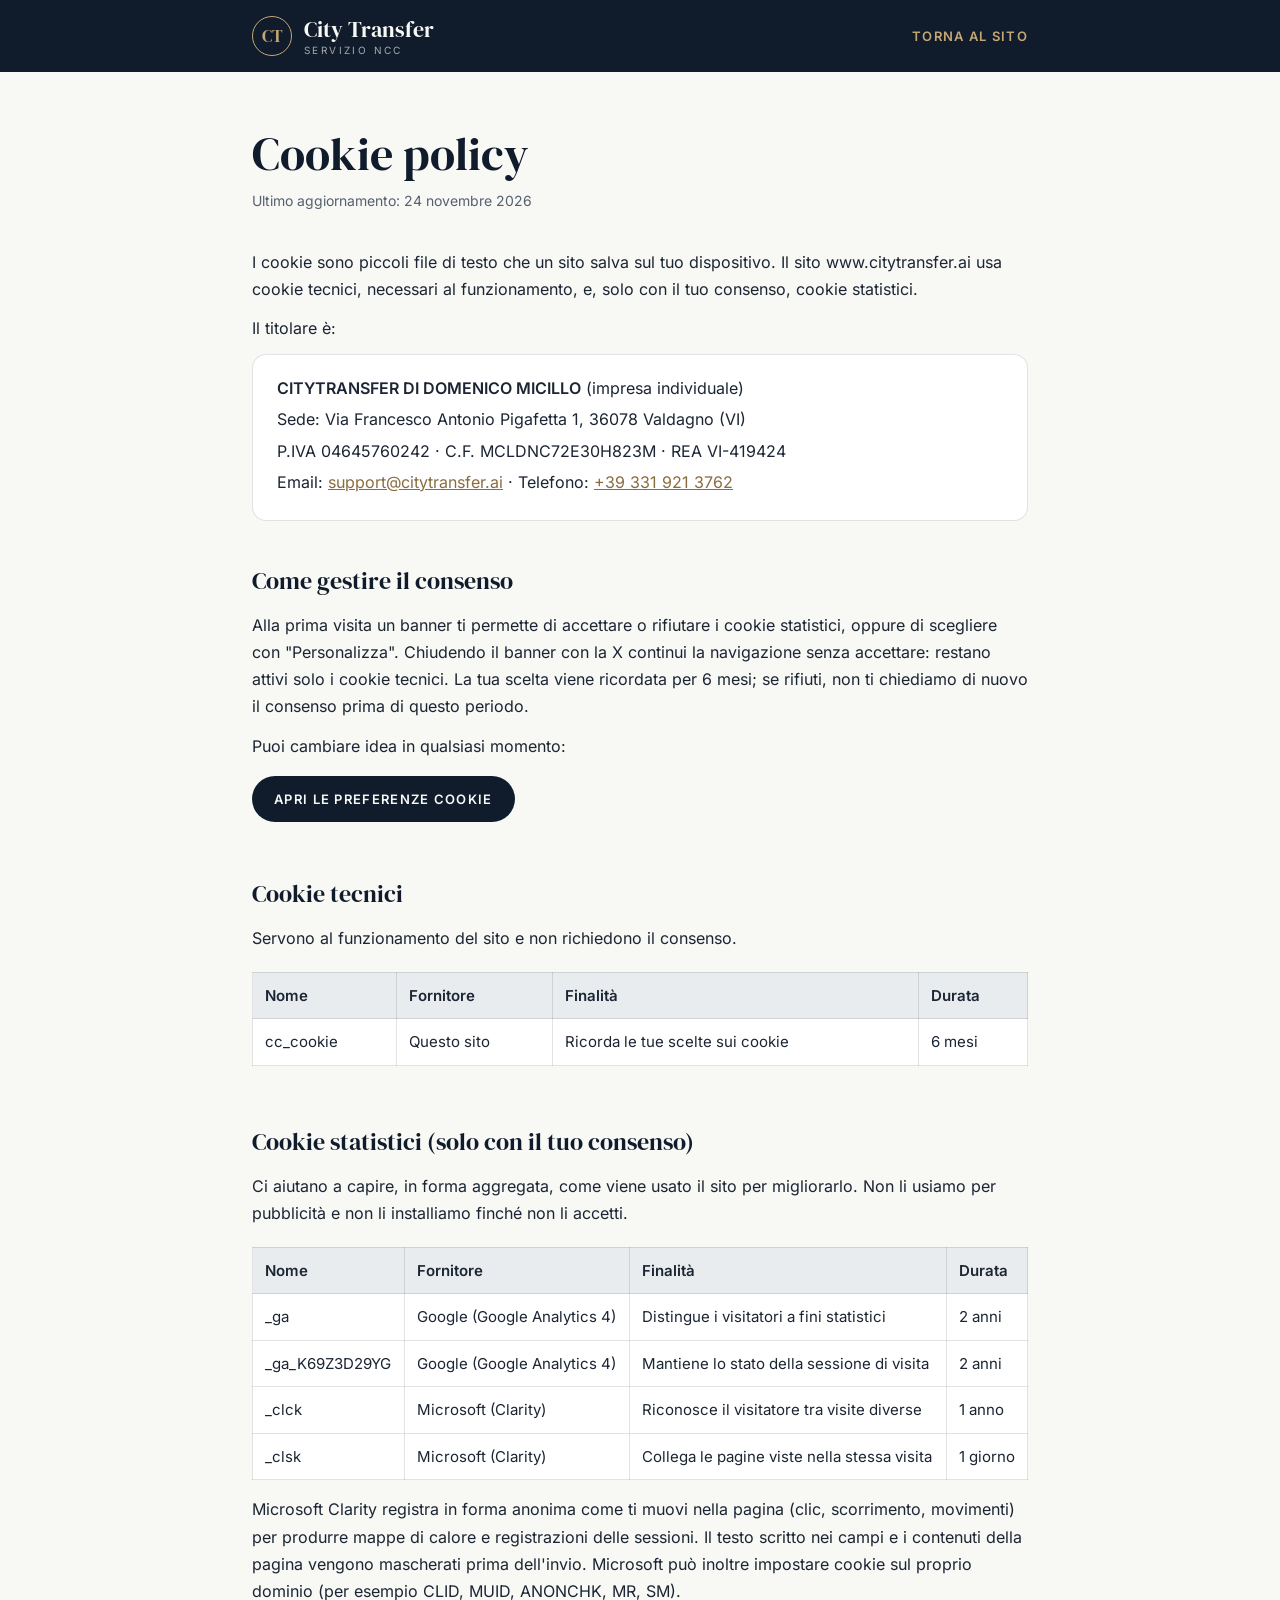
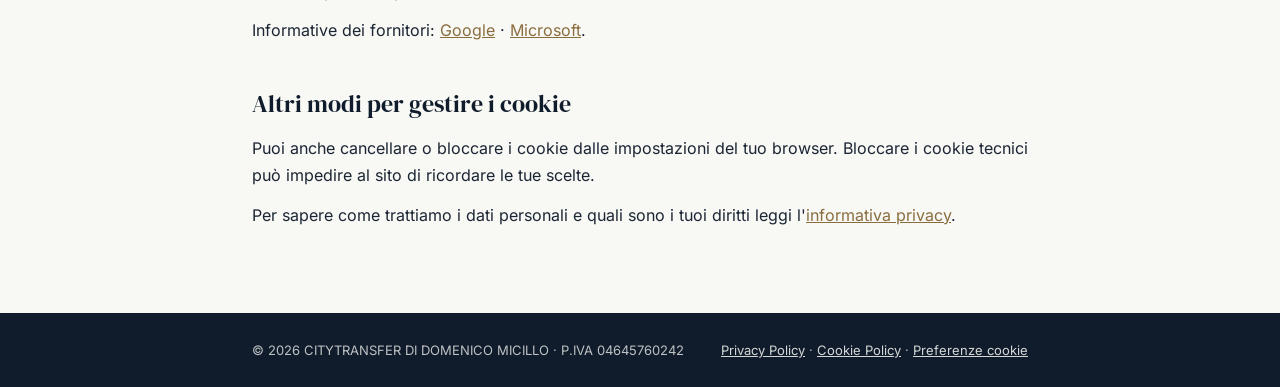
==== cookie-policy.html @ ab1c89a0 "Banner cookie, GA4, Clarity, Search Console, privacy e cookie policy, font locali, favicon, link soc" ====
<!DOCTYPE html>
<!-- Modello meravigliä Lab: testo da far verificare a un legale o DPO. Ultimo aggiornamento: 24/11/2026 -->
<html lang="it">
<head>
  <meta charset="UTF-8">
  <meta name="viewport" content="width=device-width, initial-scale=1">
  <title>Cookie policy | City Transfer</title>
  <meta name="robots" content="noindex, follow">
  <link rel="icon" href="/favicon.ico" sizes="48x48">
  <link rel="icon" href="/favicon.svg" type="image/svg+xml">
  <link rel="apple-touch-icon" href="/apple-touch-icon.png">
  <link rel="stylesheet" href="/site-base.css">
  <link rel="stylesheet" href="/vendor/cookieconsent.css">
  <style>
    :root{--notte:#101C2C;--bianco:#F8F8F5;--oro:#C5A675;--oro-scuro:#8A6D3F;--testo:#1B2533;--muted:#55606E;--linea:rgba(16,28,44,.12)}
    *{box-sizing:border-box}
    body{margin:0;font-family:'Inter',system-ui,-apple-system,'Segoe UI',Roboto,sans-serif;font-size:16px;line-height:1.7;color:var(--testo);background:var(--bianco)}
    a{color:var(--oro-scuro)}
    .top{background:var(--notte);padding:16px 0}
    .wrap{max-width:820px;margin:0 auto;padding:0 22px}
    .top .wrap{display:flex;align-items:center;justify-content:space-between;gap:16px}
    .logo{display:flex;align-items:center;gap:12px;text-decoration:none;color:var(--bianco)}
    .logo-mark{width:40px;height:40px;border:1px solid var(--oro);border-radius:50%;display:grid;place-items:center;font-family:'DM Serif Display',Georgia,serif;color:var(--oro);font-size:17px}
    .logo-text{font-family:'DM Serif Display',Georgia,serif;font-size:22px;line-height:1}
    .logo-text small{display:block;font-family:'Inter',sans-serif;font-size:10px;letter-spacing:.24em;text-transform:uppercase;color:rgba(248,248,245,.65);margin-top:5px}
    .back{color:var(--oro);text-decoration:none;font-size:13px;letter-spacing:.1em;text-transform:uppercase;font-weight:600}
    main{padding:56px 0 72px}
    h1{font-family:'DM Serif Display',Georgia,serif;font-weight:400;font-size:clamp(32px,6vw,46px);line-height:1.15;margin:0 0 8px;color:var(--notte)}
    .agg{color:var(--muted);font-size:14px;margin:0 0 36px}
    h2{font-family:'DM Serif Display',Georgia,serif;font-weight:400;font-size:24px;color:var(--notte);margin:40px 0 10px}
    p,li{margin:0 0 12px}
    ul{padding-left:20px}
    .scheda{background:#fff;border:1px solid var(--linea);border-radius:14px;padding:20px 24px;margin:0 0 12px}
    .scheda p{margin:0 0 4px}
    .tab{overflow-x:auto}
    table{width:100%;border-collapse:collapse;font-size:15px;margin:8px 0 16px;background:#fff}
    th,td{text-align:left;vertical-align:top;padding:10px 12px;border:1px solid var(--linea)}
    th{background:#E9ECEF;font-weight:600}
    .btn-pref{display:inline-block;margin:4px 0 12px;padding:12px 22px;border-radius:999px;background:var(--notte);color:var(--bianco);text-decoration:none;font-size:13px;font-weight:600;letter-spacing:.1em;text-transform:uppercase}
    footer{background:var(--notte);color:rgba(248,248,245,.75);font-size:13px;padding:26px 0}
    footer a{color:rgba(248,248,245,.85)}
    footer .wrap{display:flex;flex-wrap:wrap;gap:8px 20px;justify-content:space-between}
  </style>
</head>
<body>
<header class="top">
  <div class="wrap">
    <a href="/" class="logo" aria-label="City Transfer, torna alla home">
      <span class="logo-mark">CT</span>
      <span class="logo-text">City Transfer<small>Servizio NCC</small></span>
    </a>
    <a href="/" class="back">Torna al sito</a>
  </div>
</header>
<main>
  <div class="wrap">
    <h1>Cookie policy</h1>
    <p class="agg">Ultimo aggiornamento: 24 novembre 2026</p>

    <p>I cookie sono piccoli file di testo che un sito salva sul tuo dispositivo. Il sito www.citytransfer.ai usa cookie tecnici, necessari al funzionamento, e, solo con il tuo consenso, cookie statistici.</p>
    <p>Il titolare è:</p>
    <div class="scheda">
      <p><strong>CITYTRANSFER DI DOMENICO MICILLO</strong> (impresa individuale)</p>
      <p>Sede: Via Francesco Antonio Pigafetta 1, 36078 Valdagno (VI)</p>
      <p>P.IVA 04645760242 · C.F. MCLDNC72E30H823M · REA VI-419424</p>
      <p>Email: <a href="mailto:support@citytransfer.ai">support@citytransfer.ai</a> · Telefono: <a href="tel:+393319213762">+39 331 921 3762</a></p>
    </div>

    <h2>Come gestire il consenso</h2>
    <p>Alla prima visita un banner ti permette di accettare o rifiutare i cookie statistici, oppure di scegliere con "Personalizza". Chiudendo il banner con la X continui la navigazione senza accettare: restano attivi solo i cookie tecnici. La tua scelta viene ricordata per 6 mesi; se rifiuti, non ti chiediamo di nuovo il consenso prima di questo periodo.</p>
    <p>Puoi cambiare idea in qualsiasi momento:</p>
    <p><a href="#" class="btn-pref" data-cc="show-preferencesModal">Apri le preferenze cookie</a></p>

    <h2>Cookie tecnici</h2>
    <p>Servono al funzionamento del sito e non richiedono il consenso.</p>
    <div class="tab"><table>
      <tr><th>Nome</th><th>Fornitore</th><th>Finalità</th><th>Durata</th></tr>
      <tr><td>cc_cookie</td><td>Questo sito</td><td>Ricorda le tue scelte sui cookie</td><td>6 mesi</td></tr>
    </table></div>

    <h2>Cookie statistici (solo con il tuo consenso)</h2>
    <p>Ci aiutano a capire, in forma aggregata, come viene usato il sito per migliorarlo. Non li usiamo per pubblicità e non li installiamo finché non li accetti.</p>
    <div class="tab"><table>
      <tr><th>Nome</th><th>Fornitore</th><th>Finalità</th><th>Durata</th></tr>
      <tr><td>_ga</td><td>Google (Google Analytics 4)</td><td>Distingue i visitatori a fini statistici</td><td>2 anni</td></tr>
      <tr><td>_ga_K69Z3D29YG</td><td>Google (Google Analytics 4)</td><td>Mantiene lo stato della sessione di visita</td><td>2 anni</td></tr>
      <tr><td>_clck</td><td>Microsoft (Clarity)</td><td>Riconosce il visitatore tra visite diverse</td><td>1 anno</td></tr>
      <tr><td>_clsk</td><td>Microsoft (Clarity)</td><td>Collega le pagine viste nella stessa visita</td><td>1 giorno</td></tr>
    </table></div>
    <p>Microsoft Clarity registra in forma anonima come ti muovi nella pagina (clic, scorrimento, movimenti) per produrre mappe di calore e registrazioni delle sessioni. Il testo scritto nei campi e i contenuti della pagina vengono mascherati prima dell'invio. Microsoft può inoltre impostare cookie sul proprio dominio (per esempio CLID, MUID, ANONCHK, MR, SM).</p>
    <p>Informative dei fornitori: <a href="https://policies.google.com/privacy?hl=it" target="_blank" rel="noopener">Google</a> · <a href="https://privacy.microsoft.com/it-it/privacystatement" target="_blank" rel="noopener">Microsoft</a>.</p>

    <h2>Altri modi per gestire i cookie</h2>
    <p>Puoi anche cancellare o bloccare i cookie dalle impostazioni del tuo browser. Bloccare i cookie tecnici può impedire al sito di ricordare le tue scelte.</p>

    <p>Per sapere come trattiamo i dati personali e quali sono i tuoi diritti leggi l'<a href="/privacy.html">informativa privacy</a>.</p>
  </div>
</main>
<footer>
  <div class="wrap">
    <span>© 2026 CITYTRANSFER DI DOMENICO MICILLO · P.IVA 04645760242</span>
    <span><a href="/privacy.html">Privacy Policy</a> · <a href="/cookie-policy.html">Cookie Policy</a> · <a href="#" data-cc="show-preferencesModal">Preferenze cookie</a></span>
  </div>
</footer>
<script src="/vendor/cookieconsent.umd.js"></script>
<script src="/consent.js"></script>
</body>
</html>
---- site-base.css ----
/* Font ospitati sul sito (nessuna chiamata a Google Fonts) */
@font-face{font-family:'DM Serif Display';font-style:normal;font-weight:400;font-display:swap;src:url('/fonts/dm-serif-display-latin-400-normal.woff2') format('woff2')}
@font-face{font-family:'DM Serif Display';font-style:italic;font-weight:400;font-display:swap;src:url('/fonts/dm-serif-display-latin-400-italic.woff2') format('woff2')}
@font-face{font-family:'Inter';font-style:normal;font-weight:400;font-display:swap;src:url('/fonts/inter-latin-400-normal.woff2') format('woff2')}
@font-face{font-family:'Inter';font-style:normal;font-weight:500;font-display:swap;src:url('/fonts/inter-latin-500-normal.woff2') format('woff2')}
@font-face{font-family:'Inter';font-style:normal;font-weight:600;font-display:swap;src:url('/fonts/inter-latin-600-normal.woff2') format('woff2')}

/* Banner cookie nei colori del sito */
#cc-main{
  --cc-font-family:'Inter',system-ui,-apple-system,'Segoe UI',Roboto,sans-serif;
  --cc-modal-border-radius:14px;
  --cc-btn-border-radius:999px;
  --cc-bg:#101C2C;
  --cc-primary-color:#F8F8F5;
  --cc-secondary-color:rgba(248,248,245,.78);
  --cc-btn-primary-bg:#C5A675;
  --cc-btn-primary-color:#101C2C;
  --cc-btn-primary-border-color:#C5A675;
  --cc-btn-primary-hover-bg:#d4b98c;
  --cc-btn-primary-hover-color:#101C2C;
  --cc-btn-primary-hover-border-color:#d4b98c;
  --cc-btn-secondary-bg:#24465A;
  --cc-btn-secondary-color:#F8F8F5;
  --cc-btn-secondary-border-color:#24465A;
  --cc-btn-secondary-hover-bg:#2d5870;
  --cc-btn-secondary-hover-color:#F8F8F5;
  --cc-btn-secondary-hover-border-color:#2d5870;
  --cc-separator-border-color:rgba(248,248,245,.12);
  --cc-toggle-on-bg:#C5A675;
  --cc-toggle-off-bg:#55606E;
  --cc-toggle-on-knob-bg:#101C2C;
  --cc-toggle-off-knob-bg:#F8F8F5;
  --cc-toggle-readonly-bg:#24465A;
  --cc-toggle-readonly-knob-bg:#F8F8F5;
  --cc-cookie-category-block-bg:#0B1420;
  --cc-cookie-category-block-border:#24465A;
  --cc-cookie-category-block-hover-bg:#132235;
  --cc-cookie-category-block-hover-border:#24465A;
  --cc-cookie-category-expanded-block-bg:#0B1420;
  --cc-cookie-category-expanded-block-hover-bg:#132235;
  --cc-overlay-bg:rgba(11,20,32,.7);
  --cc-footer-bg:#0B1420;
  --cc-footer-color:rgba(248,248,245,.7);
  --cc-footer-border-color:rgba(248,248,245,.12);
  --cc-link-color:#C5A675;
}
#cc-main .cm__title,#cc-main .pm__title{font-family:'DM Serif Display',Georgia,serif;font-weight:400;font-size:1.35em}
#cc-main .cm__btn,#cc-main .pm__btn{text-transform:uppercase;letter-spacing:.1em;font-size:.78rem}
---- vendor/cookieconsent.css ----
#cc-main{background:transparent;color:var(--cc-primary-color);font-family:var(--cc-font-family);font-size:16px;font-weight:400;-webkit-font-smoothing:antialiased;-moz-osx-font-smoothing:grayscale;text-rendering:optimizeLegibility;position:relative;line-height:1.15;-webkit-text-size-adjust:100%;z-index:var(--cc-z-index);position:fixed}#cc-main :after,#cc-main :before,#cc-main a,#cc-main button,#cc-main div,#cc-main h2,#cc-main input,#cc-main label,#cc-main p,#cc-main span{all:unset;box-sizing:border-box}#cc-main .pm__badge,#cc-main button{all:initial;box-sizing:border-box;color:unset;visibility:unset}#cc-main .pm__badge,#cc-main a,#cc-main button,#cc-main input{font-family:inherit;font-size:100%;line-height:normal;margin:0;outline:revert;outline-offset:2px;cursor:pointer;overflow:hidden;-webkit-appearance:none;appearance:none}#cc-main svg{display:block;width:auto;height:auto;overflow:hidden;fill:none;width:100%}#cc-main path{fill:inherit;stroke:inherit;stroke-width:inherit}#cc-main caption,#cc-main table,#cc-main tbody,#cc-main td,#cc-main th,#cc-main thead,#cc-main tr{all:revert;font-family:inherit;font-weight:inherit;color:inherit;font-size:inherit}:host,:root{--cc-font-family:-apple-system,BlinkMacSystemFont,"Segoe UI",Roboto,Helvetica,Arial,sans-serif,"Apple Color Emoji","Segoe UI Emoji","Segoe UI Symbol";--cc-modal-border-radius:.5rem;--cc-btn-border-radius:.4rem;--cc-modal-transition-duration:.25s;--cc-link-color:var(--cc-btn-primary-bg);--cc-modal-margin:1rem;--cc-z-index:2147483647;--cc-bg:#fff;--cc-primary-color:#2c2f31;--cc-secondary-color:#5e6266;--cc-btn-primary-bg:#30363c;--cc-btn-primary-color:#fff;--cc-btn-primary-border-color:var(--cc-btn-primary-bg);--cc-btn-primary-hover-bg:#000;--cc-btn-primary-hover-color:#fff;--cc-btn-primary-hover-border-color:var(--cc-btn-primary-hover-bg);--cc-btn-secondary-bg:#eaeff2;--cc-btn-secondary-color:var(--cc-primary-color);--cc-btn-secondary-border-color:var(--cc-btn-secondary-bg);--cc-btn-secondary-hover-bg:#d4dae0;--cc-btn-secondary-hover-color:#000;--cc-btn-secondary-hover-border-color:#d4dae0;--cc-separator-border-color:#f0f4f7;--cc-toggle-on-bg:var(--cc-btn-primary-bg);--cc-toggle-off-bg:#667481;--cc-toggle-on-knob-bg:#fff;--cc-toggle-off-knob-bg:var(--cc-toggle-on-knob-bg);--cc-toggle-enabled-icon-color:var(--cc-bg);--cc-toggle-disabled-icon-color:var(--cc-bg);--cc-toggle-readonly-bg:#d5dee2;--cc-toggle-readonly-knob-bg:#fff;--cc-toggle-readonly-knob-icon-color:var(--cc-toggle-readonly-bg);--cc-section-category-border:var(--cc-cookie-category-block-bg);--cc-cookie-category-block-bg:#f0f4f7;--cc-cookie-category-block-border:#f0f4f7;--cc-cookie-category-block-hover-bg:#e9eff4;--cc-cookie-category-block-hover-border:#e9eff4;--cc-cookie-category-expanded-block-bg:transparent;--cc-cookie-category-expanded-block-hover-bg:#dee4e9;--cc-overlay-bg:rgba(0,0,0,.65);--cc-webkit-scrollbar-bg:var(--cc-section-category-border);--cc-webkit-scrollbar-hover-bg:var(--cc-btn-primary-hover-bg);--cc-footer-bg:var(--cc-btn-secondary-bg);--cc-footer-color:var(--cc-secondary-color);--cc-footer-border-color:#e4eaed;--cc-pm-toggle-border-radius:4em}#cc-main.cc--rtl{direction:rtl}#cc-main .cm__title,#cc-main a,#cc-main b,#cc-main em,#cc-main strong{font-weight:600}#cc-main button>span{pointer-events:none}#cc-main .cc__link,#cc-main a{font-weight:600;position:relative;background-image:linear-gradient(currentColor,currentColor);background-position:0 100%;background-repeat:no-repeat;background-size:0 1px;transition:background-size .25s,color .25s}#cc-main .cc__link:hover,#cc-main a:hover{color:var(--cc-primary-color);background-size:100% 1px}#cc-main .cc__link{color:var(--cc-link-color)}#cc-main .cm__desc,#cc-main .pm__body{scrollbar-width:thin;overscroll-behavior:auto contain}@media screen and (min-width:640px){#cc-main ::-webkit-scrollbar,#cc-main ::-webkit-scrollbar-thumb,#cc-main ::-webkit-scrollbar-track{all:revert}#cc-main ::-webkit-scrollbar-thumb{border:.25rem solid var(--cc-bg);-webkit-background-clip:padding-box;background-clip:padding-box;border-radius:1rem;background:var(--cc-toggle-readonly-bg)}#cc-main ::-webkit-scrollbar-thumb:hover{background:var(--cc-toggle-off-bg)}#cc-main ::-webkit-scrollbar{background:transparent;width:12px}}html.disable--interaction.show--consent,html.disable--interaction.show--consent body{height:auto!important;overflow:hidden!important}@media(prefers-reduced-motion){#cc-main{--cc-modal-transition-duration:0s}}.cc--darkmode{--cc-bg:#161a1c;--cc-primary-color:#ebf3f6;--cc-secondary-color:#aebbc5;--cc-btn-primary-bg:#c2d0e0;--cc-btn-primary-color:var(--cc-bg);--cc-btn-primary-border-color:var(--cc-btn-primary-bg);--cc-btn-primary-hover-bg:#98a7b6;--cc-btn-primary-hover-color:#000;--cc-btn-primary-hover-border-color:var(--cc-btn-primary-hover-bg);--cc-btn-secondary-bg:#242c31;--cc-btn-secondary-color:var(--cc-primary-color);--cc-btn-secondary-border-color:var(--cc-btn-secondary-bg);--cc-btn-secondary-hover-bg:#353d43;--cc-btn-secondary-hover-color:#fff;--cc-btn-secondary-hover-border-color:var(--cc-btn-secondary-hover-bg);--cc-separator-border-color:#222a30;--cc-toggle-on-bg:var(--cc-btn-primary-bg);--cc-toggle-off-bg:#525f6b;--cc-toggle-on-knob-bg:var(--cc-btn-primary-color);--cc-toggle-off-knob-bg:var(--cc-btn-primary-color);--cc-toggle-enabled-icon-color:var(--cc-btn-primary-color);--cc-toggle-disabled-icon-color:var(--cc-btn-primary-color);--cc-toggle-readonly-bg:#343e45;--cc-toggle-readonly-knob-bg:#5f6b72;--cc-toggle-readonly-knob-icon-color:var(--cc-toggle-readonly-bg);--cc-section-category-border:#1e2428;--cc-cookie-category-block-bg:#1e2428;--cc-cookie-category-block-border:var(--cc-section-category-border);--cc-cookie-category-block-hover-bg:#242c31;--cc-cookie-category-block-hover-border:#232a2f;--cc-cookie-category-expanded-block-bg:transparent;--cc-cookie-category-expanded-block-hover-bg:var(--cc-toggle-readonly-bg);--cc-overlay-bg:rgba(0,0,0,.65);--cc-webkit-scrollbar-bg:var(--cc-section-category-border);--cc-webkit-scrollbar-hover-bg:var(--cc-btn-primary-hover-bg);--cc-footer-bg:#0c0e0f;--cc-footer-color:var(--cc-secondary-color);--cc-footer-border-color:#060809}.cc--darkmode #cc-main{color-scheme:dark}#cc-main .cm{position:fixed;max-width:24rem;display:flex;flex-direction:column;background:var(--cc-bg);border-radius:var(--cc-modal-border-radius);z-index:1;overflow:hidden;box-shadow:0 .625em 1.875em rgba(0,0,2,.3);visibility:hidden;opacity:0;transform:translateY(1.6em)}#cc-main .cm--top{top:var(--cc-modal-margin)}#cc-main .cm--middle{top:50%;transform:translateY(calc(-50% + 1.6em))}#cc-main .cm--bottom{bottom:var(--cc-modal-margin)}#cc-main .cm--center{left:var(--cc-modal-margin);right:var(--cc-modal-margin);margin:0 auto;width:unset}#cc-main .cm--left{left:var(--cc-modal-margin);margin-right:var(--cc-modal-margin)}#cc-main .cm--right{right:var(--cc-modal-margin);margin-left:var(--cc-modal-margin)}#cc-main .cm__body{position:relative;display:flex;flex-direction:column;justify-content:space-between}#cc-main .cm__btns,#cc-main .cm__links{width:unset;padding:1rem 1.3rem}#cc-main .cm__texts{display:flex;flex-direction:column;justify-content:center;flex:1;padding:1rem 0 0}#cc-main .cm__desc,#cc-main .cm__title{padding:0 1.3rem}#cc-main .cm__title{font-size:1.05em}#cc-main .cm__title+.cm__desc{margin-top:1.1em}#cc-main .cm__desc{color:var(--cc-secondary-color);line-height:1.5;font-size:.9em;max-height:40vh;overflow-x:visible;overflow-y:auto;padding-bottom:1em}#cc-main .cm__btns{display:flex;flex-direction:column;justify-content:center;border-top:1px solid var(--cc-separator-border-color)}#cc-main .cm__btn-group{display:grid;grid-auto-columns:minmax(0,1fr)}#cc-main .cm__btn+.cm__btn,#cc-main .cm__btn-group+.cm__btn-group{margin-top:.375rem}#cc-main .cm--flip .cm__btn+.cm__btn,#cc-main .cm--flip .cm__btn-group+.cm__btn-group{margin-top:0;margin-bottom:.375rem}#cc-main .cm--inline .cm__btn+.cm__btn{margin-top:0;margin-left:.375rem}#cc-main .cm--inline.cm--flip .cm__btn+.cm__btn{margin-bottom:0;margin-left:0;margin-right:.375rem}#cc-main .cm--inline.cm--flip .cm__btn-group+.cm__btn-group{margin-right:0;margin-bottom:.375rem}#cc-main .cm--wide .cm__btn+.cm__btn,#cc-main .cm--wide .cm__btn-group+.cm__btn-group{margin-top:0;margin-left:.375rem}#cc-main .cm--wide.cm--flip .cm__btn+.cm__btn,#cc-main .cm--wide.cm--flip .cm__btn-group+.cm__btn-group{margin-bottom:0;margin-right:.375rem}#cc-main .cm--bar:not(.cm--inline) .cm__btn-group--uneven,#cc-main .cm--wide .cm__btn-group--uneven{display:flex;flex:1;justify-content:space-between}#cc-main .cm--bar:not(.cm--inline).cm--flip .cm__btn-group--uneven,#cc-main .cm--wide.cm--flip .cm__btn-group--uneven{flex-direction:row-reverse}#cc-main .cm__btn{color:var(--cc-btn-primary-color);background:var(--cc-btn-primary-bg);border:1px solid var(--cc-btn-primary-border-color);text-align:center;font-weight:600;font-size:.82em;min-height:42px;padding:.5em 1em;border-radius:var(--cc-btn-border-radius)}#cc-main .cm__btn:hover{color:var(--cc-btn-primary-hover-color);background:var(--cc-btn-primary-hover-bg);border-color:var(--cc-btn-primary-hover-border-color)}#cc-main .cm__btn--secondary{color:var(--cc-btn-secondary-color);background:var(--cc-btn-secondary-bg);border-color:var(--cc-btn-secondary-border-color)}#cc-main .cm__btn--secondary:hover{color:var(--cc-btn-secondary-hover-color);background:var(--cc-btn-secondary-hover-bg);border-color:var(--cc-btn-secondary-hover-border-color)}#cc-main .cm__btn--close{display:none;position:absolute;right:0;top:0;width:42px;height:42px;border-radius:0;border-bottom-left-radius:var(--cc-btn-border-radius);border-top:none;border-right:none;padding:0!important;min-width:auto!important;font-size:1em;overflow:hidden}#cc-main .cm__btn--close svg{stroke:var(--cc-btn-primary-color);transform:scale(.5);transition:stroke .15s}#cc-main .cm__btn--close:hover svg{stroke:var(--cc-btn-primary-hover-color)}#cc-main .cm__btn--close.cm__btn--secondary svg{stroke:var(--cc-btn-secondary-color)}#cc-main .cm__btn--close.cm__btn--secondary:hover svg{stroke:var(--cc-btn-secondary-hover-color)}#cc-main .cm__btn--close+.cm__texts .cm__title{padding-right:3rem}#cc-main .cm--bar .cm__btn-group,#cc-main .cm--box.cm--wide .cm__btn-group,#cc-main .cm--inline .cm__btn-group{grid-auto-flow:column}#cc-main .cm__footer{color:var(--cc-footer-color);background:var(--cc-footer-bg);border-top:1px solid var(--cc-footer-border-color);padding:.4em 0 .5em}#cc-main .cm__links{padding-top:0;padding-bottom:0;display:flex;flex-direction:row}#cc-main .cm__link-group{font-size:.8em;display:flex;flex-direction:row;width:100%}#cc-main .cm__link-group>*+*{margin-left:1.3rem}#cc-main .cm--flip .cm__btn:last-child{grid-row:1}#cc-main .cm--bar.cm--flip .cm__btn:last-child,#cc-main .cm--box.cm--wide.cm--flip .cm__btn:last-child,#cc-main .cm--inline.cm--flip .cm__btn:last-child{grid-column:1}#cc-main .cm--box .cm__btn--close{display:block}#cc-main .cm--box.cm--flip .cm__btns{flex-direction:column-reverse}#cc-main .cm--box.cm--wide{max-width:36em}#cc-main .cm--box.cm--wide .cm__btns{flex-direction:row;justify-content:space-between}#cc-main .cm--box.cm--wide .cm__btn{min-width:120px;padding-right:1.8em;padding-left:1.8em}#cc-main .cm--box.cm--wide.cm--flip .cm__btns{flex-direction:row-reverse}#cc-main .cm--cloud{width:unset;max-width:54em}#cc-main .cm--cloud .cm__body{flex-direction:row}#cc-main .cm--cloud .cm__texts{flex:1}#cc-main .cm--cloud .cm__desc{max-height:9.4em}#cc-main .cm--cloud .cm__btns{border-top:none;border-left:1px solid var(--cc-separator-border-color);max-width:23em}#cc-main .cm--cloud .cm__btn-group{flex-direction:column}#cc-main .cm--cloud .cm__btn{min-width:19em}#cc-main .cm--cloud.cm--flip .cm__btn-group,#cc-main .cm--cloud.cm--flip .cm__btns{flex-direction:column-reverse}#cc-main .cm--cloud.cm--inline .cm__btn-group{flex-direction:row}#cc-main .cm--cloud.cm--inline .cm__btn{min-width:10em}#cc-main .cm--cloud.cm--inline.cm--flip .cm__btn-group{flex-direction:row-reverse}#cc-main .cm--bar{max-width:unset;width:100vw;left:0;right:0;margin:0;transform:translateY(0);border-radius:0;opacity:1;--cc-modal-transition-duration:.35s}#cc-main .cm--bar.cm--top{top:0;transform:translateY(-100%)}#cc-main .cm--bar.cm--bottom{bottom:0;transform:translateY(100%)}#cc-main .cm--bar .cm__body,#cc-main .cm--bar .cm__links{max-width:55em;margin:0 auto;width:100%}#cc-main .cm--bar .cm__body{padding:.5em 0 .9em}#cc-main .cm--bar .cm__btns{border-top:none;flex-direction:row;justify-content:space-between}#cc-main .cm--bar:not(.cm--inline) .cm__btn+.cm__btn,#cc-main .cm--bar:not(.cm--inline) .cm__btn-group+.cm__btn-group{margin-top:0;margin-left:.375rem}#cc-main .cm--bar .cm__btn{min-width:120px;padding-right:2em;padding-left:2em}#cc-main .cm--bar.cm--flip:not(.cm--inline) .cm__btn+.cm__btn,#cc-main .cm--bar.cm--flip:not(.cm--inline) .cm__btn-group+.cm__btn-group{margin-bottom:0;margin-left:0;margin-right:.375rem}#cc-main .cm--bar.cm--flip .cm__btns{flex-direction:row-reverse}#cc-main .cm--bar.cm--inline .cm__body,#cc-main .cm--bar.cm--inline .cm__links{max-width:74em}#cc-main .cm--bar.cm--inline .cm__body{padding:0;flex-direction:row}#cc-main .cm--bar.cm--inline .cm__btns{flex-direction:column;justify-content:center;max-width:23em}#cc-main .cm--bar.cm--inline.cm--flip .cm__btns{flex-direction:column-reverse}#cc-main .cc--anim .cm,#cc-main .cc--anim.cm-wrapper:before{transition:opacity var(--cc-modal-transition-duration) ease,visibility var(--cc-modal-transition-duration) ease,transform var(--cc-modal-transition-duration) ease}#cc-main .cc--anim .cm__btn,#cc-main .cc--anim .cm__close{transition:background-color .15s,border-color .15s,color .15s}.disable--interaction #cc-main .cm-wrapper:before{content:"";opacity:0;visibility:hidden;position:fixed;left:0;right:0;top:0;bottom:0;z-index:0;background:var(--cc-overlay-bg)}.show--consent #cc-main .cc--anim .cm{opacity:1;visibility:visible!important;transform:translateY(0)}.show--consent #cc-main .cc--anim .cm--middle{transform:translateY(-50%)}.show--consent #cc-main .cc--anim .cm--bar{transform:translateY(0)}.show--consent #cc-main .cc--anim.cm-wrapper:before{opacity:1;visibility:visible}#cc-main.cc--rtl .cm__btn--close{right:unset;left:0;border-bottom-left-radius:unset;border-bottom-right-radius:var(--cc-btn-border-radius)}#cc-main.cc--rtl .cm__btn--close+.cm__texts .cm__title{padding-right:1.3rem;padding-left:3rem!important}#cc-main.cc--rtl .cm--inline .cm__btn+.cm__btn{margin-left:0;margin-right:.375rem}#cc-main.cc--rtl .cm--inline.cm--flip .cm__btn+.cm__btn{margin-left:.375rem;margin-right:0}#cc-main.cc--rtl .cm:not(.cm--inline).cm--bar .cm__btn+.cm__btn,#cc-main.cc--rtl .cm:not(.cm--inline).cm--bar .cm__btn-group+.cm__btn-group,#cc-main.cc--rtl .cm:not(.cm--inline).cm--wide .cm__btn+.cm__btn,#cc-main.cc--rtl .cm:not(.cm--inline).cm--wide .cm__btn-group+.cm__btn-group{margin-left:0;margin-right:.375rem}#cc-main.cc--rtl .cm:not(.cm--inline).cm--bar.cm--flip .cm__btn+.cm__btn,#cc-main.cc--rtl .cm:not(.cm--inline).cm--wide.cm--flip .cm__btn+.cm__btn{margin-left:.375rem;margin-right:0}#cc-main.cc--rtl .cm__link-group>*+*{margin-left:0;margin-right:1.3rem}@media screen and (max-width:640px){#cc-main{--cc-modal-margin:.5em}#cc-main .cm{max-width:none!important;width:auto!important}#cc-main .cm__body{flex-direction:column!important;padding:0!important}#cc-main .cm__btns,#cc-main .cm__desc,#cc-main .cm__links,#cc-main .cm__title{padding-left:1.1rem!important;padding-right:1.1rem!important}#cc-main .cm__btns{flex-direction:column!important;max-width:none!important;min-width:auto!important;border-left:none!important;border-top:1px solid var(--cc-separator-border-color)!important}#cc-main .cm__btn+.cm__btn,#cc-main .cm__btn-group+.cm__btn-group{margin:.375rem 0 0!important}#cc-main .cm--flip .cm__btn+.cm__btn,#cc-main .cm--flip .cm__btn-group+.cm__btn-group{margin-top:0!important;margin-bottom:.375rem!important}#cc-main .cm__btn-group{display:flex!important;flex-direction:column!important;min-width:auto!important}#cc-main .cm__btn{flex:auto!important}#cc-main .cm__link-group{justify-content:center!important}#cc-main .cm--flip .cm__btn-group,#cc-main .cm--flip .cm__btns{flex-direction:column-reverse!important}}#cc-main .pm-wrapper{position:relative;z-index:2}#cc-main .pm{position:fixed;display:flex;width:100%;width:unset;background:var(--cc-bg);flex-direction:column;border-radius:var(--cc-modal-border-radius);opacity:0;visibility:hidden;overflow:hidden;z-index:1;box-shadow:0 .625em 1.875em rgba(0,0,2,.3)}#cc-main .pm__body,#cc-main .pm__footer,#cc-main .pm__header{padding:1em 1.4em}#cc-main .pm__header{display:flex;justify-content:space-between;align-items:center;border-bottom:1px solid var(--cc-separator-border-color)}#cc-main .pm__title{display:flex;align-items:center;flex:1;font-weight:600;margin-right:2em}#cc-main .pm__close-btn{width:calc(40px);height:calc(40px);position:relative;background:var(--cc-btn-secondary-bg);border-radius:var(--cc-btn-border-radius);border:1px solid var(--cc-btn-secondary-border-color);transition:all .15s}#cc-main .pm__close-btn span{display:flex;height:100%;width:100%}#cc-main .pm__close-btn svg{stroke:var(--cc-btn-secondary-color);transform:scale(.5);transition:stroke .15s}#cc-main .pm__close-btn:hover{border-color:var(--cc-btn-secondary-hover-border-color);background:var(--cc-btn-secondary-hover-bg)}#cc-main .pm__close-btn:hover svg{stroke:var(--cc-btn-secondary-hover-color)}#cc-main .pm__body{flex:1;overflow-y:auto}#cc-main .pm__section,#cc-main .pm__section--toggle{display:flex;flex-direction:column;margin-bottom:.5em;border-radius:var(--cc-btn-border-radius)}#cc-main .pm__section--toggle .pm__section-desc-wrapper{overflow:hidden;margin-top:0!important;display:none;border:1px solid var(--cc-cookie-category-block-border);border-top:none;border-radius:var(--cc-btn-border-radius);border-top-left-radius:0;border-top-right-radius:0}#cc-main .pm__section{padding:1em;border:1px solid var(--cc-separator-border-color);transition:background-color .25s,border-color .25s}#cc-main .pm__section:first-child{transition:none;padding:0;margin-top:0;border:none;margin-bottom:2em}#cc-main .pm__section:not(:first-child):hover{background:var(--cc-cookie-category-block-bg);border-color:var(--cc-cookie-category-block-border)}#cc-main .pm__section-toggles+.pm__section{margin-top:2em}#cc-main .pm__section--toggle{background:var(--cc-cookie-category-block-bg);border-top:none;margin-bottom:.375rem}#cc-main .pm__section--toggle .pm__section-title{width:100%;display:flex;justify-content:space-between;align-items:center;background:var(--cc-cookie-category-block-bg);position:relative;padding:1.1em 5.4em 1.1em 1.2em;border:1px solid var(--cc-cookie-category-block-border);transition:background-color .25s,border-color .25s;min-height:58px}#cc-main .pm__section--toggle .pm__section-title:hover{background:var(--cc-cookie-category-block-hover-bg);border-color:var(--cc-cookie-category-block-hover-border)}#cc-main .pm__section--toggle .pm__section-desc{padding:1em;margin-top:0}#cc-main .pm__section--toggle.is-expanded{--cc-cookie-category-block-bg:var(--cc-cookie-category-expanded-block-bg);--cc-cookie-category-block-border:var(--cc-cookie-category-expanded-block-hover-bg)}#cc-main .pm__section--toggle.is-expanded .pm__section-title{border-bottom-left-radius:0;border-bottom-right-radius:0}#cc-main .pm__section--toggle.is-expanded .pm__section-arrow svg{transform:scale(.5) rotate(180deg)}#cc-main .pm__section--toggle.is-expanded .pm__section-desc-wrapper{display:flex}#cc-main .pm__section--expandable .pm__section-title{padding-left:3.4em;cursor:pointer}#cc-main .pm__section--expandable .pm__section-arrow{width:20px;height:20px;position:absolute;left:18px;background:var(--cc-toggle-readonly-bg);display:flex;justify-content:center;border-radius:100%;pointer-events:none}#cc-main .pm__section--expandable .pm__section-arrow svg{stroke:var(--cc-btn-secondary-color);transform:scale(.5)}#cc-main .pm__badge,#cc-main .pm__section-title-wrapper{position:relative;display:flex;align-items:center}#cc-main .pm__section-title-wrapper+.pm__section-desc-wrapper{margin-top:.85em}#cc-main .pm__section-title{font-weight:600;border-radius:var(--cc-btn-border-radius);font-size:.95em}#cc-main .pm__badge{flex:none;margin-left:1em;border-radius:5em;font-weight:600;font-size:.8em;background:var(--cc-btn-secondary-bg);color:var(--cc-secondary-color);height:23px;width:auto;min-width:23px;text-align:center;justify-content:center;padding:0 .6em 1px;white-space:nowrap;overflow:hidden}#cc-main .pm__service-counter{padding:0;width:23px;background:var(--cc-btn-primary-bg);color:var(--cc-btn-primary-color)}#cc-main .pm__service-counter[data-counterlabel]{padding:0 .6em 1px;width:auto}#cc-main .section__toggle,#cc-main .section__toggle-wrapper,#cc-main .toggle__icon,#cc-main .toggle__label{width:50px;height:23px;border-radius:var(--cc-pm-toggle-border-radius);transform:translateZ(0)}#cc-main .section__toggle-wrapper{position:absolute;right:18px;cursor:pointer;z-index:1}#cc-main .toggle-service{position:relative;right:0;width:42px;height:19px}#cc-main .toggle-service .section__toggle,#cc-main .toggle-service .toggle__icon,#cc-main .toggle-service .toggle__label{width:42px;height:19px}#cc-main .toggle-service .toggle__icon{position:relative}#cc-main .toggle-service .toggle__icon-circle{height:19px;width:19px}#cc-main .toggle-service .section__toggle:checked~.toggle__icon .toggle__icon-circle{transform:translateX(23px)}#cc-main .pm__section--toggle:nth-child(2) .section__toggle-wrapper:after{display:none!important}#cc-main .section__toggle{position:absolute;cursor:pointer;display:block;top:50%;left:0;min-height:24px;translate:0 -50%;margin:0;border:0}#cc-main .section__toggle:disabled{cursor:not-allowed}#cc-main .toggle__icon{position:absolute;background:var(--cc-toggle-off-bg);box-shadow:0 0 0 1px var(--cc-toggle-off-bg);transition:all .25s;pointer-events:none;display:flex;flex-direction:row}#cc-main .toggle__icon-circle{position:absolute;display:block;left:0;top:0;width:23px;height:23px;border:none;background:var(--cc-toggle-off-knob-bg);box-shadow:0 1px 2px rgba(24,32,3,.36);transition:transform .25s,background-color .25s;border-radius:var(--cc-pm-toggle-border-radius)}#cc-main .toggle__icon-off,#cc-main .toggle__icon-on{height:100%;position:absolute;width:100%;transition:opacity .15s}#cc-main .toggle__icon-on{opacity:0;transform:rotate(45deg)}#cc-main .toggle__icon-on svg{stroke:var(--cc-toggle-on-bg);transform:scale(.55) rotate(-45deg)}#cc-main .section__toggle:checked~.toggle__icon .toggle__icon-on,#cc-main .toggle__icon-off{opacity:1}#cc-main .toggle__icon-off svg{stroke:var(--cc-toggle-off-bg);transform:scale(.55)}#cc-main .section__toggle:checked~.toggle__icon{background:var(--cc-toggle-on-bg);box-shadow:0 0 0 1px var(--cc-toggle-on-bg)}#cc-main .section__toggle:checked~.toggle__icon .toggle__icon-circle{transform:translateX(27px);background-color:var(--cc-toggle-on-knob-bg)}#cc-main .section__toggle:checked~.toggle__icon .toggle__icon-off{opacity:0}#cc-main .section__toggle:checked:disabled~.toggle__icon{background:var(--cc-toggle-readonly-bg);box-shadow:0 0 0 1px var(--cc-toggle-readonly-bg)}#cc-main .section__toggle:checked:disabled~.toggle__icon .toggle__icon-circle{background:var(--cc-toggle-readonly-knob-bg);box-shadow:none}#cc-main .section__toggle:checked:disabled~.toggle__icon svg{stroke:var(--cc-toggle-readonly-knob-icon-color)}#cc-main .toggle__label{position:absolute;top:0;z-index:-1;opacity:0;pointer-events:none;overflow:hidden}#cc-main .pm__section-desc-wrapper{display:flex;flex-direction:column;font-size:.9em;color:var(--cc-secondary-color)}#cc-main .pm__section-desc-wrapper>:not(:last-child){border-bottom:1px solid var(--cc-cookie-category-block-border)}#cc-main .pm__section-services{display:flex;flex-direction:column}#cc-main .pm__service{padding:.4em 1.2em;position:relative;display:flex;justify-content:space-between;transition:background-color .15s;align-items:center}#cc-main .pm__service:hover{background-color:var(--cc-cookie-category-block-hover-bg)}#cc-main .pm__service-header{display:flex;align-items:center;width:100%;margin-right:1em}#cc-main .pm__service-icon{min-width:8px;height:8px;border:2px solid;border-radius:100%;margin-left:6px;margin-right:20px;margin-top:1px}#cc-main .pm__service-title{font-size:.95em;word-break:break-word;width:100%}#cc-main .pm__section-desc{line-height:1.5em}#cc-main .pm__section-table{text-align:left;border-collapse:collapse;width:100%;padding:0;margin:0;overflow:hidden;font-size:.9em}#cc-main .pm__table-caption{text-align:left}#cc-main .pm__table-caption,#cc-main .pm__table-head>tr{font-weight:600;color:var(--cc-primary-color);border-bottom:1px dashed var(--cc-separator-border-color)}#cc-main .pm__table-tr{transition:background-color .15s}#cc-main .pm__table-tr:hover{background:var(--cc-cookie-category-block-hover-bg)}#cc-main .pm__table-caption,#cc-main .pm__table-td,#cc-main .pm__table-th{padding:.625em;vertical-align:top;padding-left:1.2em}#cc-main .pm__footer{display:flex;justify-content:space-between;border-top:1px solid var(--cc-separator-border-color)}#cc-main .pm__btn-group{display:flex}#cc-main .pm__btn+.pm__btn,#cc-main .pm__btn-group+.pm__btn-group{margin-left:.375rem}#cc-main .pm--flip .pm__btn+.pm__btn,#cc-main .pm--flip .pm__btn-group+.pm__btn-group{margin-left:0;margin-right:.375rem}#cc-main .pm__btn{color:var(--cc-btn-primary-color);background:var(--cc-btn-primary-bg);border:1px solid var(--cc-btn-primary-border-color);text-align:center;flex:auto;min-width:110px;font-weight:600;font-size:.82em;padding:.5em 1.5em;min-height:42px;border-radius:var(--cc-btn-border-radius);transition:background-color .15s,border-color .15s,color .15s}#cc-main .pm__btn:hover{background:var(--cc-btn-primary-hover-bg);border-color:var(--cc-btn-primary-hover-border-color);color:var(--cc-btn-primary-hover-color)}#cc-main .pm__btn--secondary{color:var(--cc-btn-secondary-color);background:var(--cc-btn-secondary-bg);border-color:var(--cc-btn-secondary-border-color)}#cc-main .pm__btn--secondary:hover{background:var(--cc-btn-secondary-hover-bg);border-color:var(--cc-btn-secondary-hover-border-color);color:var(--cc-btn-secondary-hover-color)}#cc-main .pm--box{left:var(--cc-modal-margin);right:var(--cc-modal-margin);margin:0 auto;top:50%;max-width:43em;max-height:37.5em;height:calc(100% - 2em);transform:translateY(calc(-50% + 1.6em))}#cc-main .pm--box.pm--flip .pm__btn-group,#cc-main .pm--box.pm--flip .pm__footer{flex-direction:row-reverse}#cc-main .pm--bar{top:0;bottom:0;border-radius:0;height:100%;max-height:none;max-width:29em;width:100%;margin:0;opacity:1;--cc-modal-transition-duration:.35s}#cc-main .pm--bar .pm__section-table,#cc-main .pm--bar .pm__table-body,#cc-main .pm--bar .pm__table-td,#cc-main .pm--bar .pm__table-th,#cc-main .pm--bar .pm__table-tr{display:block}#cc-main .pm--bar .pm__table-head{display:none}#cc-main .pm--bar .pm__table-caption{display:block}#cc-main .pm--bar .pm__table-tr:not(:last-child){border-bottom:1px solid var(--cc-separator-border-color)}#cc-main .pm--bar .pm__table-td{display:flex;justify-content:space-between}#cc-main .pm--bar .pm__table-td:before{content:attr(data-column);padding-right:2em;font-weight:600;color:var(--cc-primary-color);overflow:hidden;text-overflow:ellipsis;flex:1;min-width:100px}#cc-main .pm--bar .pm__table-td>div{flex:3}#cc-main .pm--bar:not(.pm--wide) .pm__body,#cc-main .pm--bar:not(.pm--wide) .pm__footer,#cc-main .pm--bar:not(.pm--wide) .pm__header{padding:1em 1.3em}#cc-main .pm--bar:not(.pm--wide) .pm__btn-group,#cc-main .pm--bar:not(.pm--wide) .pm__footer{flex-direction:column}#cc-main .pm--bar:not(.pm--wide) .pm__btn+.pm__btn,#cc-main .pm--bar:not(.pm--wide) .pm__btn-group+.pm__btn-group{margin:.375rem 0 0}#cc-main .pm--bar:not(.pm--wide).pm--flip .pm__btn-group,#cc-main .pm--bar:not(.pm--wide).pm--flip .pm__footer{flex-direction:column-reverse}#cc-main .pm--bar:not(.pm--wide).pm--flip .pm__btn+.pm__btn,#cc-main .pm--bar:not(.pm--wide).pm--flip .pm__btn-group+.pm__btn-group{margin-bottom:.375rem;margin-top:0}#cc-main .pm--bar:not(.pm--wide) .pm__badge{display:none}#cc-main .pm--bar.pm--left{left:0;transform:translateX(-100%)}#cc-main .pm--bar.pm--right{right:0;transform:translateX(100%)}#cc-main .pm--bar.pm--wide{max-width:35em}#cc-main .pm--bar.pm--wide .pm__body,#cc-main .pm--bar.pm--wide .pm__footer,#cc-main .pm--bar.pm--wide .pm__header{padding:1em 1.4em}#cc-main .pm--bar.pm--wide.pm--flip .pm__btn-group,#cc-main .pm--bar.pm--wide.pm--flip .pm__footer{flex-direction:row-reverse}#cc-main .pm-overlay{content:"";position:fixed;left:0;right:0;top:0;bottom:0;z-index:1;background:var(--cc-overlay-bg);opacity:0;visibility:hidden}#cc-main .cc--anim .pm,#cc-main .cc--anim .pm-overlay{transition:opacity var(--cc-modal-transition-duration) ease,visibility var(--cc-modal-transition-duration) ease,transform var(--cc-modal-transition-duration) ease}.show--preferences #cc-main .cc--anim .pm{opacity:1;visibility:visible!important}.show--preferences #cc-main .cc--anim .pm--box{transform:translateY(-50%)}.show--preferences #cc-main .cc--anim .pm--bar{transform:translateX(0)}.show--preferences #cc-main .cc--anim .pm-overlay{opacity:1;visibility:visible}#cc-main.cc--rtl .pm__service-header{margin-right:0;margin-left:1em}#cc-main.cc--rtl .pm__section-arrow{left:unset;right:18px}#cc-main.cc--rtl .section__toggle-wrapper{right:unset;left:18px;transform-origin:left}#cc-main.cc--rtl .toggle-service{left:0}#cc-main.cc--rtl .pm__service-icon{margin-right:5px;margin-left:20px}#cc-main.cc--rtl .pm__section--toggle .pm__section-title{padding-left:5.4em;padding-right:1.2em}#cc-main.cc--rtl .pm__section--expandable .pm__section-title{padding-right:3.4em}#cc-main.cc--rtl .pm__badge{margin-left:unset;margin-right:1em}#cc-main.cc--rtl .toggle__icon-circle{transform:translateX(27px)}#cc-main.cc--rtl .toggle-service .toggle__icon-circle{transform:translateX(23px)}#cc-main.cc--rtl .section__toggle:checked~.toggle__icon .toggle__icon-circle{transform:translateX(0)}#cc-main.cc--rtl .pm__table-td,#cc-main.cc--rtl .pm__table-th{text-align:right;padding-left:unset;padding-right:1.2em}#cc-main.cc--rtl .pm__table-td{padding-left:unset;padding-right:1.2em}#cc-main.cc--rtl .pm__table-td:before{padding-right:unset;padding-left:2em}#cc-main.cc--rtl .pm__btn+.pm__btn,#cc-main.cc--rtl .pm__btn-group+.pm__btn-group{margin-left:0;margin-right:.375rem}#cc-main.cc--rtl .pm--flip .pm__btn+.pm__btn,#cc-main.cc--rtl .pm--flip .pm__btn-group+.pm__btn-group{margin-left:.375rem;margin-right:0}#cc-main.cc--rtl .pm--flip.pm--bar:not(.pm--wide) .pm__btn+.pm__btn,#cc-main.cc--rtl .pm--flip.pm--bar:not(.pm--wide) .pm__btn-group+.pm__btn-group{margin-left:0}@media screen and (max-width:640px){#cc-main .pm{left:0;right:0;top:0;bottom:0;max-height:100%;height:auto;transform:translateY(1.6em);border-radius:0;max-width:none!important}#cc-main .pm__body,#cc-main .pm__footer,#cc-main .pm__header{padding:.9em!important}#cc-main .pm__badge{display:none}#cc-main .pm__section-table,#cc-main .pm__table-body,#cc-main .pm__table-caption,#cc-main .pm__table-td,#cc-main .pm__table-th,#cc-main .pm__table-tr{display:block}#cc-main .pm__table-head{display:none}#cc-main .pm__table-tr:not(:last-child){border-bottom:1px solid var(--cc-separator-border-color)}#cc-main .pm__table-td{display:flex;justify-content:space-between}#cc-main .pm__table-td:before{content:attr(data-column);padding-right:2em;font-weight:600;color:var(--cc-primary-color);overflow:hidden;text-overflow:ellipsis;flex:1;min-width:100px}#cc-main .pm__table-td>div{flex:3}#cc-main .pm__btn-group,#cc-main .pm__footer{flex-direction:column!important}#cc-main .pm__btn-group{display:flex!important}#cc-main .pm__btn+.pm__btn,#cc-main .pm__btn-group+.pm__btn-group{margin:.375rem 0 0!important}#cc-main .pm--flip .pm__btn+.pm__btn,#cc-main .pm--flip .pm__btn-group+.pm__btn-group{margin-top:0!important;margin-bottom:.375rem!important}#cc-main .pm--flip .pm__btn-group,#cc-main .pm--flip .pm__footer{flex-direction:column-reverse!important}.show--preferences #cc-main .cc--anim .pm{transform:translateY(0)!important}}
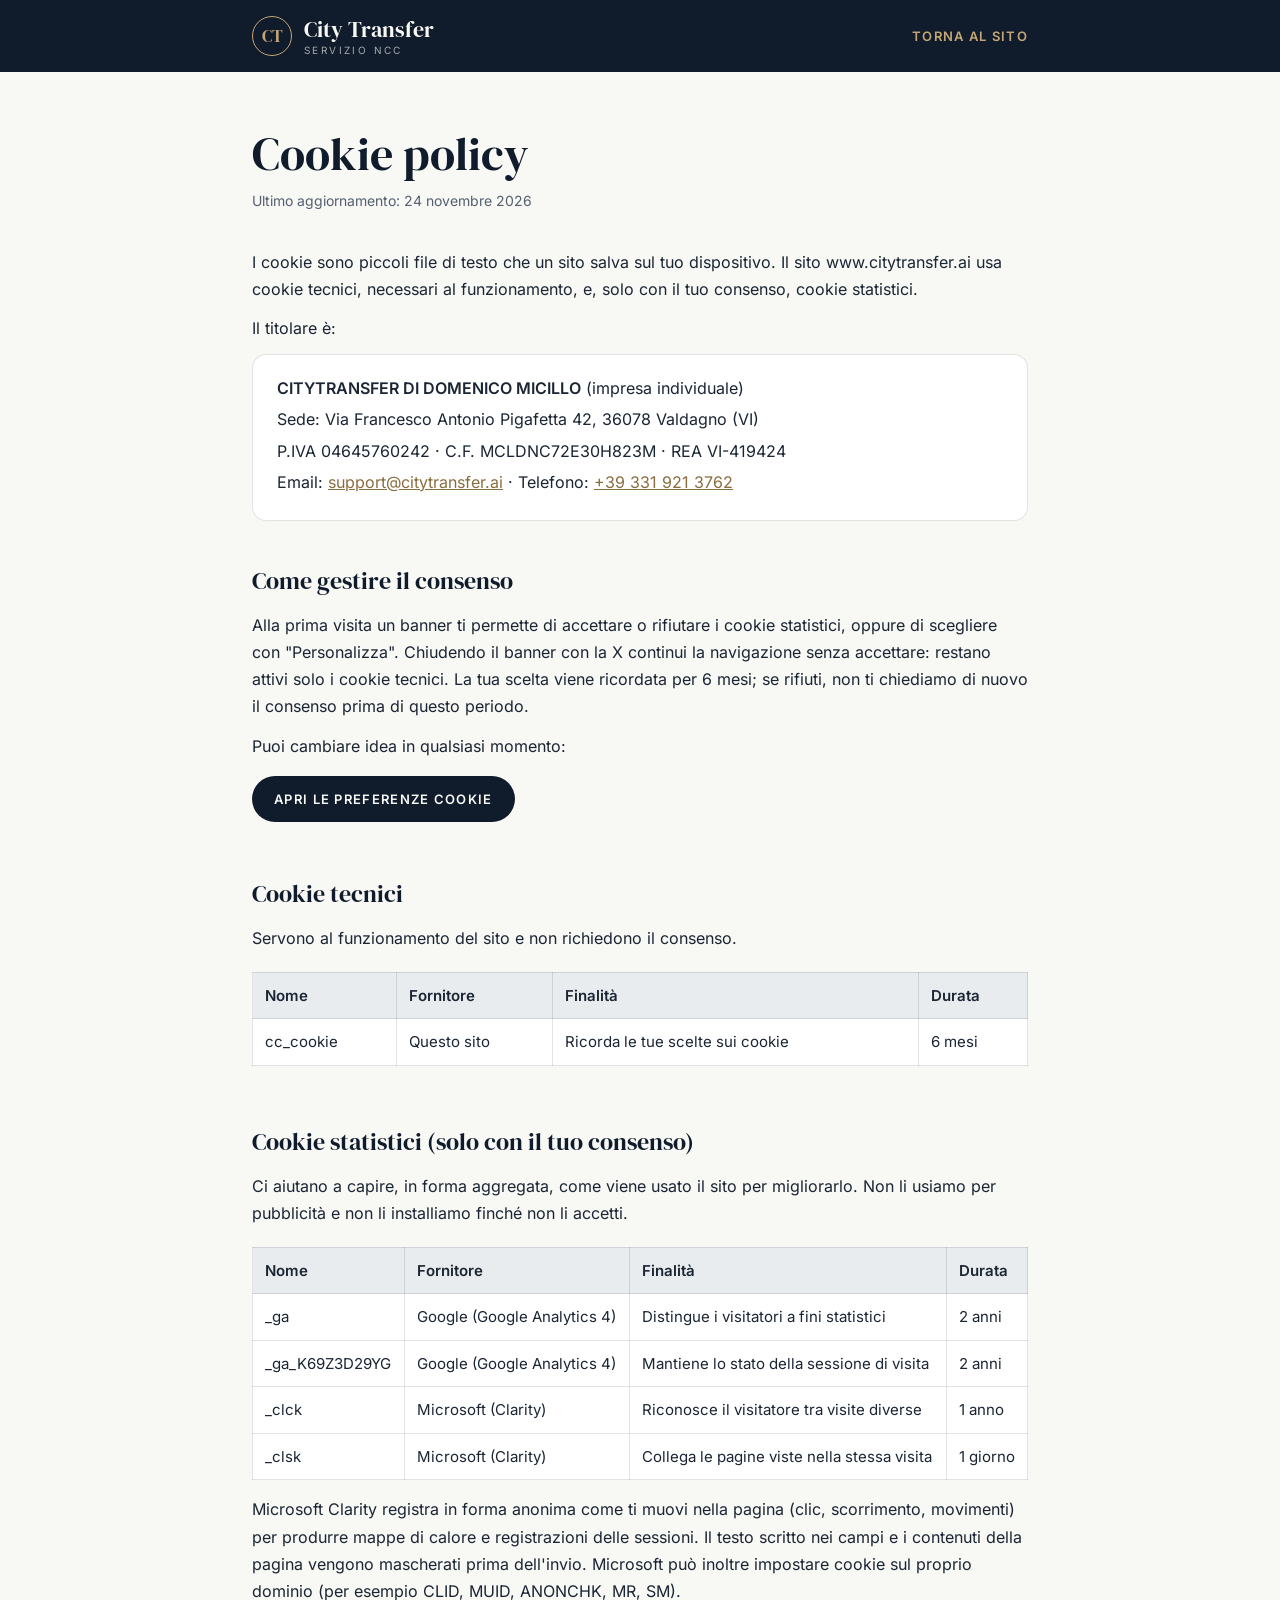
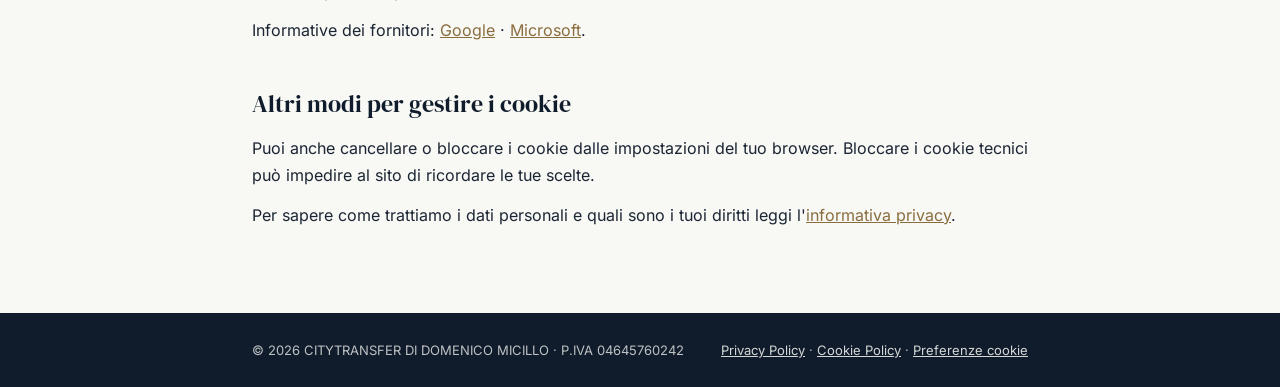
==== commit b436ed56: "Indirizzo sede: civico 42 Co-Authored-By: Claude Opus 5.5 <noreply@anthropic.com> Claude-Session: ht" ====
--- a/cookie-policy.html
+++ b/cookie-policy.html
@@ -61,7 +61,7 @@
     <p>Il titolare è:</p>
     <div class="scheda">
       <p><strong>CITYTRANSFER DI DOMENICO MICILLO</strong> (impresa individuale)</p>
-      <p>Sede: Via Francesco Antonio Pigafetta 1, 36078 Valdagno (VI)</p>
+      <p>Sede: Via Francesco Antonio Pigafetta 42, 36078 Valdagno (VI)</p>
       <p>P.IVA 04645760242 · C.F. MCLDNC72E30H823M · REA VI-419424</p>
       <p>Email: <a href="mailto:support@citytransfer.ai">support@citytransfer.ai</a> · Telefono: <a href="tel:+393319213762">+39 331 921 3762</a></p>
     </div>
